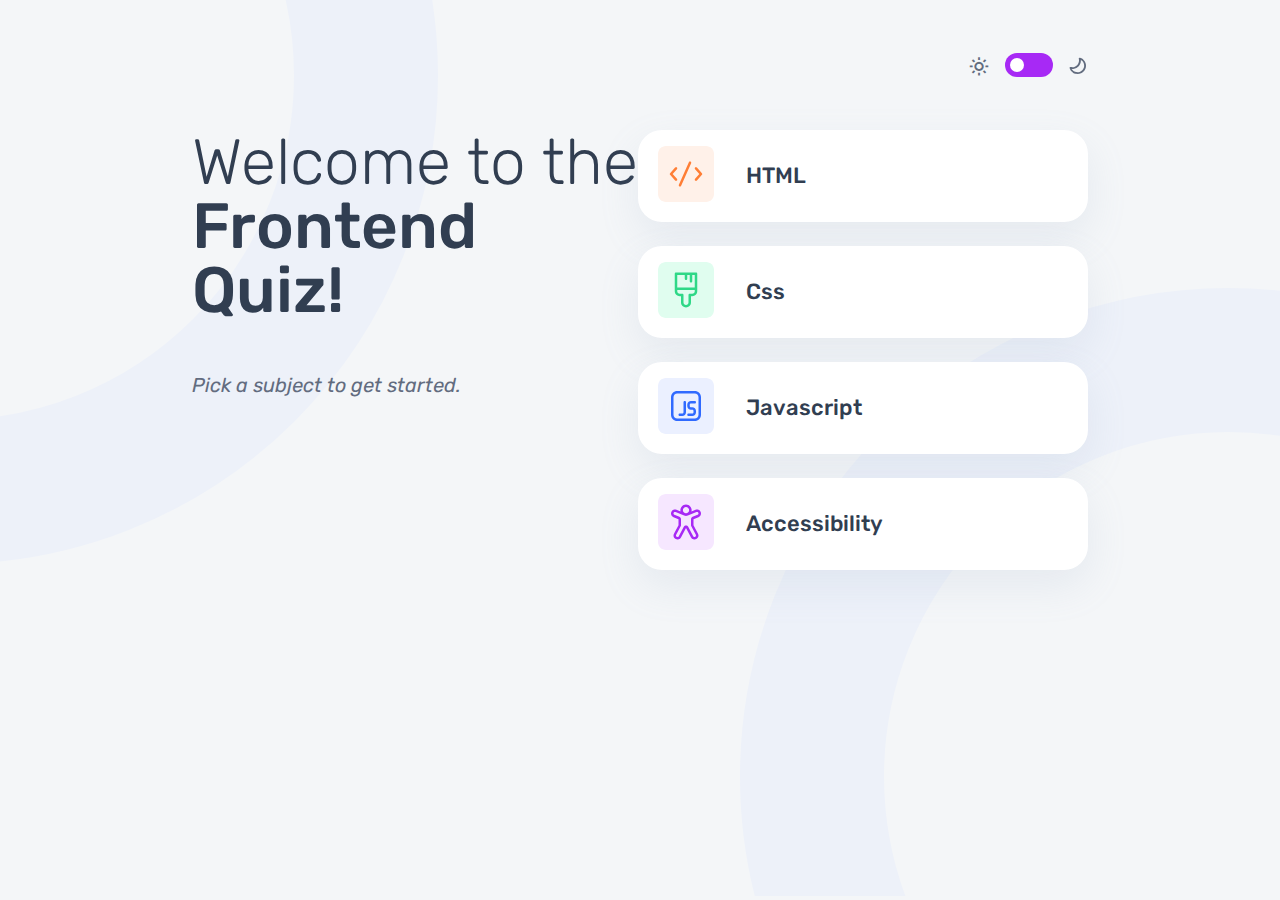
==== index.html @ 9f85a52e "quiz app - start front side" ====
<!DOCTYPE html>
<html lang="en">

<head>
    <meta charset="UTF-8">
    <meta http-equiv="X-UA-Compatible" content="IE=edge">
    <meta name="viewport" content="width=device-width, initial-scale=1.0">
    <title>Frontend Quiz App</title>
    <link rel="stylesheet" href="./assets/css/main.css">
    <link href='https://unpkg.com/boxicons@2.1.4/css/boxicons.min.css' rel='stylesheet'>
</head>

<body>

    <!-- Absolute Images -->
    <div class="absolute-img absolute-img_left">
        <img src="./assets/img/circle-left.svg" alt="">
    </div>
    <div class="absolute-img absolute-img_right">
        <img src="./assets/img/circle-right.svg" alt="">
    </div>

    <!-- Navbar -->

    <nav>
        <div class="container-xl">
            <div class="nav-block">
                <div class="nav-block_switch">
                    <label for="theme-check">
                        <i class='bx bx-sun'></i>
                    </label>
                    <input id="theme-check" class="nav-block_check" type="checkbox">
                    <label for="theme-check">
                        <i class='bx bx-moon'></i>
                    </label>
                </div>
            </div>
        </div>
    </nav>

    <!-- Main -->

    <main class="quiz">
        <div class="container-xl">
            <div class="quiz-block">
                <div class="quiz-block_head">
                    <h1 class="quiz-block_head--header">
                        <span>
                            Welcome to the
                        </span><br>
                        Frontend Quiz!
                    </h1>
                    <p class="quiz-block_head--desc">Pick a subject to get started.</p>
                </div>
                <ul class="quiz-block_categories">
                        <li class="quiz-block_li">
                            <div>
                                <img src="./assets/img/html.svg" alt="">
                            </div>
                            <p class="quiz-block_li--title">
                                HTML
                            </p>
                        </li>
                        <li class="quiz-block_li">
                            <div>
                                <img src="./assets/img/css.svg" alt="">
                            </div>
                            <p class="quiz-block_li--title">
                                Css
                            </p>
                        </li>
                        <li class="quiz-block_li">
                            <div>
                                <img src="./assets/img/js.svg" alt="">
                            </div>
                            <p class="quiz-block_li--title">
                                Javascript
                            </p>
                        </li>
                        <li class="quiz-block_li">
                            <div>
                                <img src="./assets/img/accessibility.svg" alt="">
                            </div>
                            <p class="quiz-block_li--title">
                                Accessibility
                            </p>
                        </li>
                </ul>
            </div>
        </div>
    </main>


    <!-- script -->

    <script src="./assets/js/main.js"></script>
</body>


</html>
---- assets/css/main.css ----
@import url('https://fonts.googleapis.com/css2?family=Rubik:ital,wght@0,300;0,400;0,500;0,600;1,400;1,500&display=swap');

* {
    margin: 0;
    padding: 0;
    box-sizing: border-box;
}

a {
    text-decoration: none;
}

.container {
    width: 90%;
    margin: 0 auto;
}

.container-xl {
    width: 70%;
    margin: 0 auto;
}

body {
    background: #F4F6F8;
    font-family: 'Rubik', sans-serif;
}

/* Button styles */


.button {
    padding: 22px;
    border-radius: 24px;
    border: none;
    color: #fff;
    text-align: center;
    font-size: 20px;
    font-weight: 500;
    cursor: pointer;
}

.button-sm {
    padding: 12px 33px;
}

.button-primary {
    background: #A729F5;
}

.button-primary:disabled {
    opacity: .5;
}

.button-primary_light {
    background: rgb(89, 100, 224, 0.1);
    color: #5964E0;
}

.button-full {
    width: 100%;
}

/* Styles */

.absolute-img {
    position: absolute;
    z-index: -1;
}

.absolute-img_left {
    top: 0;
    left: 0;
}

.absolute-img_right {
    bottom: 0;
    right: 0;
}

/* Navbar */
nav {
    padding-top: 50px;
}

.nav-block {
    display: flex;
    justify-content: flex-end;
}

.nav-block--between {
    justify-content: space-between;
}

.nav-block_category {
    display: flex;
    align-items: center;
    gap: 24px;
}

.nav-block_category p {
    color: #313E51;
    font-size: 24px;
    font-weight: 500;
    line-height: 100%;
}

.nav-block_check {
    position: relative;
    width: 48px;
    height: 24px;
    -webkit-appearance: none;
    appearance: none;
    background: #A729F5;
    outline: none;
    border-radius: 2rem;
    cursor: pointer;
}

.nav-block_check::before {
    content: "";
    width: 14px;
    height: 14px;
    border-radius: 50%;
    background: #fff;
    position: absolute;
    top: 22%;
    left: 10%;
    transition: 0.5s;
}

.nav-block_check:checked::before {
    transform: translateX(170%);
}

.nav-block_switch {
    display: flex;
    gap: 15px;
    align-items: center;
}

.nav-block_switch label {
    padding-top: 5px;
    color: #626C7F;
}

.nav-block_switch label i {
    font-size: 22px;
}

.nav-block_switch label i.bx-moon {
    transform: rotateY(180deg);
    font-size: 20px;
}

/* Quiz block */

.quiz {
    padding-top: 50px;
    padding-bottom: 50px;
}

.quiz-block {
    display: flex;
    justify-content: space-between;
}

.quiz-block_head--header {
    color: #313E51;
    font-family: Rubik, sans-serif;
    font-size: 64px;
    line-height: 100%;
    font-weight: 500;
    padding-bottom: 48px;
    line-height: 100%;
}

.quiz-block_head--question {
    color: #313E51;
    font-size: 32px;
    font-weight: 500;
    line-height: 120%;
    width: 80%;
}

.quiz-block_head--header span {
    font-weight: 300;
}

.quiz-block_head--desc {
    color: #626C7F;
    font-size: 20px;
    font-style: italic;
    font-weight: 400;
    line-height: 150%;
    padding-bottom: 24px;
}

.quiz-block_desc {
    display: flex;
    flex-direction: column;
    justify-content: space-between;
}

.quiz-block_progress {
    width: 80%;
    background-color: #fff;
    height: 10px;
    border-radius: 999px;
    margin-bottom: 35%;
    display: flex;
    flex-direction: column;
    justify-content: center;
    padding: 0 5px;
}

.quiz-block_progress p {
    width: 80%;
    height: 5px;
    border-radius: 104px;
    background: #A729F5;

}

.quiz-block_categories {
    display: flex;
    flex-direction: column;
    gap: 24px;
}

.quiz-block_li {
    width: 450px;
    display: flex;
    align-items: center;
    gap: 32px;
    padding: 16px 20px;
    border-radius: 24px;
    background: #FFF;
    box-shadow: 0px 16px 40px 0px rgba(143, 160, 193, 0.14);
    cursor: pointer;
}

/* Quiz li selected */
.quiz-block_li.selected{
    border: 3px solid var(--Purple, #A729F5);
    padding: 13.6px 20px;
}

.quiz-block_li.selected .quiz-block_li--variant{
    background-color:#A729F5;
    color: #fff;
}
.quiz-block_li.selected .quiz-block_li--variant p{
    color: #fff;
}

/* Quiz li right answer */
.quiz-block_li.right{
    border: 3px solid var(--Purple, #26D782);
    padding: 13.6px 20px;
    position: relative;
}

.quiz-block_li.right .quiz-block_li--variant{
    background-color:#26D782;
    color: #fff;
}
.quiz-block_li.right .quiz-block_li--variant p{
    color: #fff;
}

.quiz-block_li.right::after{
    font-family: boxicons;
    content: '\ea46';
    font-size: 28px;
    color: #26D782;
    position: absolute;
    right: 10%;
}



/* Quiz li wrong answer */

.quiz-block_li.wrong{
    border: 3px solid var(--Purple, #EE5454);
    padding: 13.6px 20px;
    position: relative;
}

.quiz-block_li.wrong .quiz-block_li--variant{
    background-color:#EE5454;
    color: #fff;
}
.quiz-block_li.wrong .quiz-block_li--variant p{
    color: #fff;
}

.quiz-block_li.wrong::after{
    font-family: boxicons;
    content: '\ec8e';
    font-size: 28px;
    color: #EE5454;
    position: absolute;
    right: 10%;
}


.quiz-block_li-category{
    display: flex;
    align-items: center;
    gap: 24px;
}

.quiz-block_li--result {
    flex-direction: column;
    padding: 48px;
    cursor: auto;
}

.quiz-block_li-result-common {
    color: #626C7F;
    font-size: 20px;
    font-weight: 400;
    line-height: 150%;
}

.quiz-block_li-result-right {
    color: #313E51;
    font-size: 98px;
    font-weight: 500;
    line-height: 100%;
}

.quiz-block_li--title {
    color: #313E51;
    font-size: 22px;
    font-weight: 500;
    line-height: 100%;
}

.quiz-block_li--variant {
    width: 56px;
    height: 56px;
    border-radius: 10px;
    display: flex;
    align-items: center;
    justify-content: center;
    background-color: #F4F6FA;
}

.quiz-block_li--variant p {
    color: #626C7F;
    font-size: 22px;
    font-weight: 500;
    line-height: 100%;
}

.quiz-footer {
    display: flex;
    justify-content: flex-end;
    padding-top: 32px;
}

.quiz-submit_btn {
    padding-top: 24px;
}
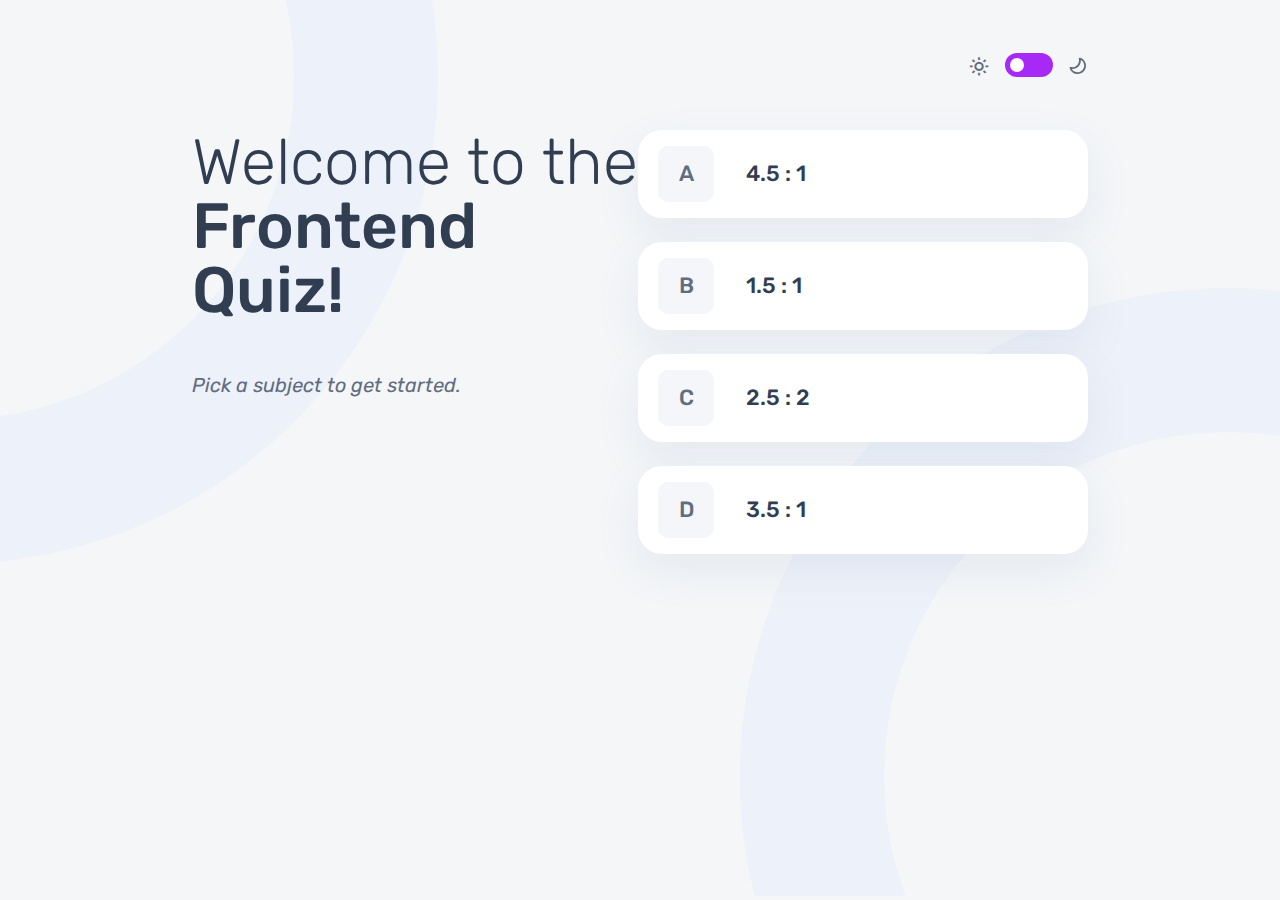
==== commit fe824c3c: "Mock Data  - CurrentUrl - Answer - Check Answer" ====
--- a/index.html
+++ b/index.html
@@ -43,6 +43,7 @@
     <main class="quiz">
         <div class="container-xl">
             <div class="quiz-block">
+                <div class="quiz-block_desc">
                 <div class="quiz-block_head">
                     <h1 class="quiz-block_head--header">
                         <span>
@@ -52,6 +53,8 @@
                     </h1>
                     <p class="quiz-block_head--desc">Pick a subject to get started.</p>
                 </div>
+            </div>
+            <div class="quiz-block_op">
                 <ul class="quiz-block_categories">
                         <li class="quiz-block_li">
                             <div>
--- a/assets/css/main.css
+++ b/assets/css/main.css
@@ -241,7 +241,7 @@
 
 /* Quiz li selected */
 .quiz-block_li.selected{
-    border: 3px solid var(--Purple, #A729F5);
+    border: 3px solid #A729F5;
     padding: 13.6px 20px;
 }
 
@@ -254,6 +254,7 @@
 }
 
 /* Quiz li right answer */
+
 .quiz-block_li.right{
     border: 3px solid var(--Purple, #26D782);
     padding: 13.6px 20px;
@@ -282,7 +283,7 @@
 /* Quiz li wrong answer */
 
 .quiz-block_li.wrong{
-    border: 3px solid var(--Purple, #EE5454);
+    border: 3px solid  #EE5454;
     padding: 13.6px 20px;
     position: relative;
 }
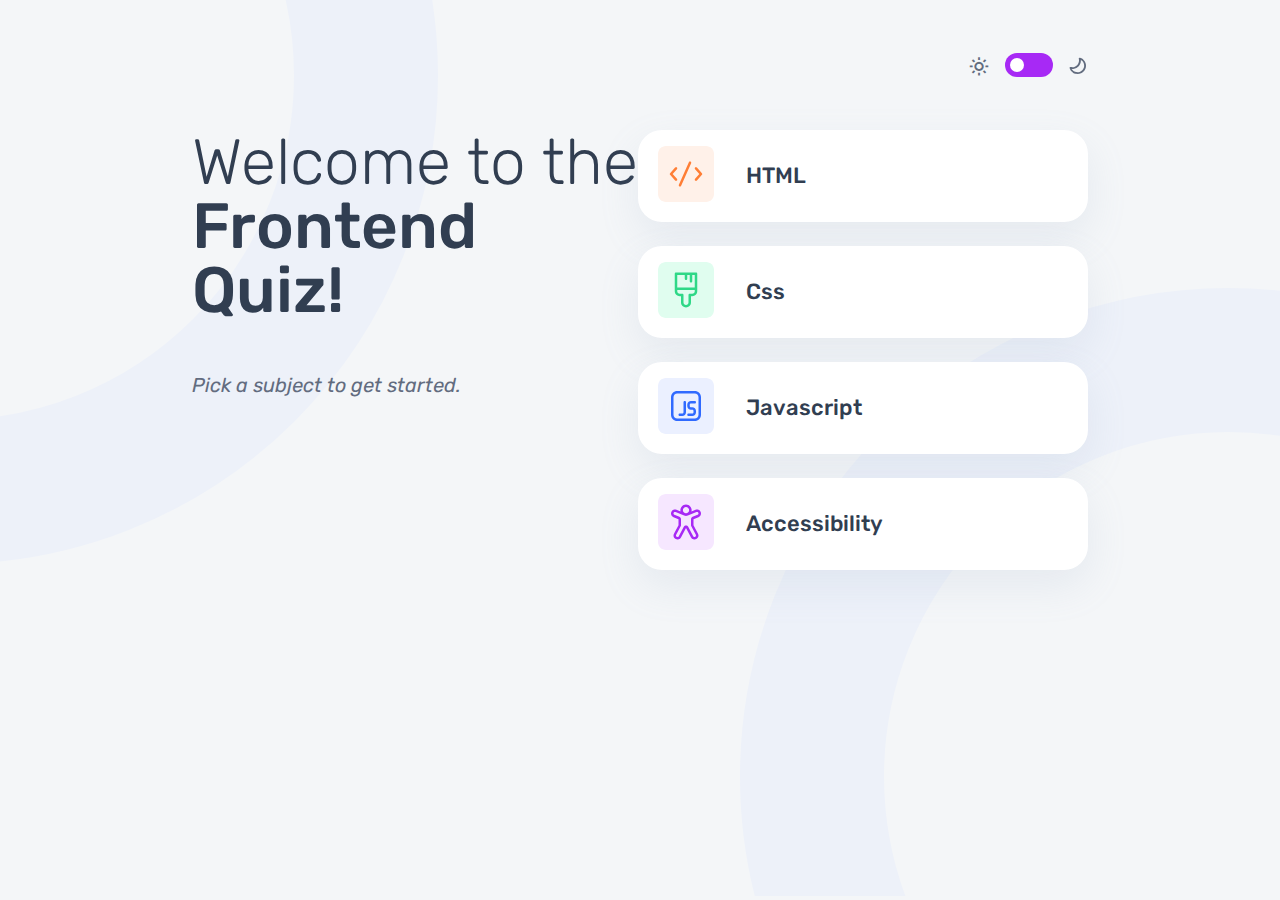
==== commit 43793214: "çox şey elədik bilmirəm ))" ====
--- a/index.html
+++ b/index.html
@@ -56,38 +56,6 @@
             </div>
             <div class="quiz-block_op">
                 <ul class="quiz-block_categories">
-                        <li class="quiz-block_li">
-                            <div>
-                                <img src="./assets/img/html.svg" alt="">
-                            </div>
-                            <p class="quiz-block_li--title">
-                                HTML
-                            </p>
-                        </li>
-                        <li class="quiz-block_li">
-                            <div>
-                                <img src="./assets/img/css.svg" alt="">
-                            </div>
-                            <p class="quiz-block_li--title">
-                                Css
-                            </p>
-                        </li>
-                        <li class="quiz-block_li">
-                            <div>
-                                <img src="./assets/img/js.svg" alt="">
-                            </div>
-                            <p class="quiz-block_li--title">
-                                Javascript
-                            </p>
-                        </li>
-                        <li class="quiz-block_li">
-                            <div>
-                                <img src="./assets/img/accessibility.svg" alt="">
-                            </div>
-                            <p class="quiz-block_li--title">
-                                Accessibility
-                            </p>
-                        </li>
                 </ul>
             </div>
         </div>
--- a/assets/css/main.css
+++ b/assets/css/main.css
@@ -8,6 +8,10 @@
 
 a {
     text-decoration: none;
+}
+
+li{
+    list-style: none;
 }
 
 .container {
@@ -197,6 +201,7 @@
 
 .quiz-block_desc {
     display: flex;
+    width: 100%;
     flex-direction: column;
     justify-content: space-between;
 }
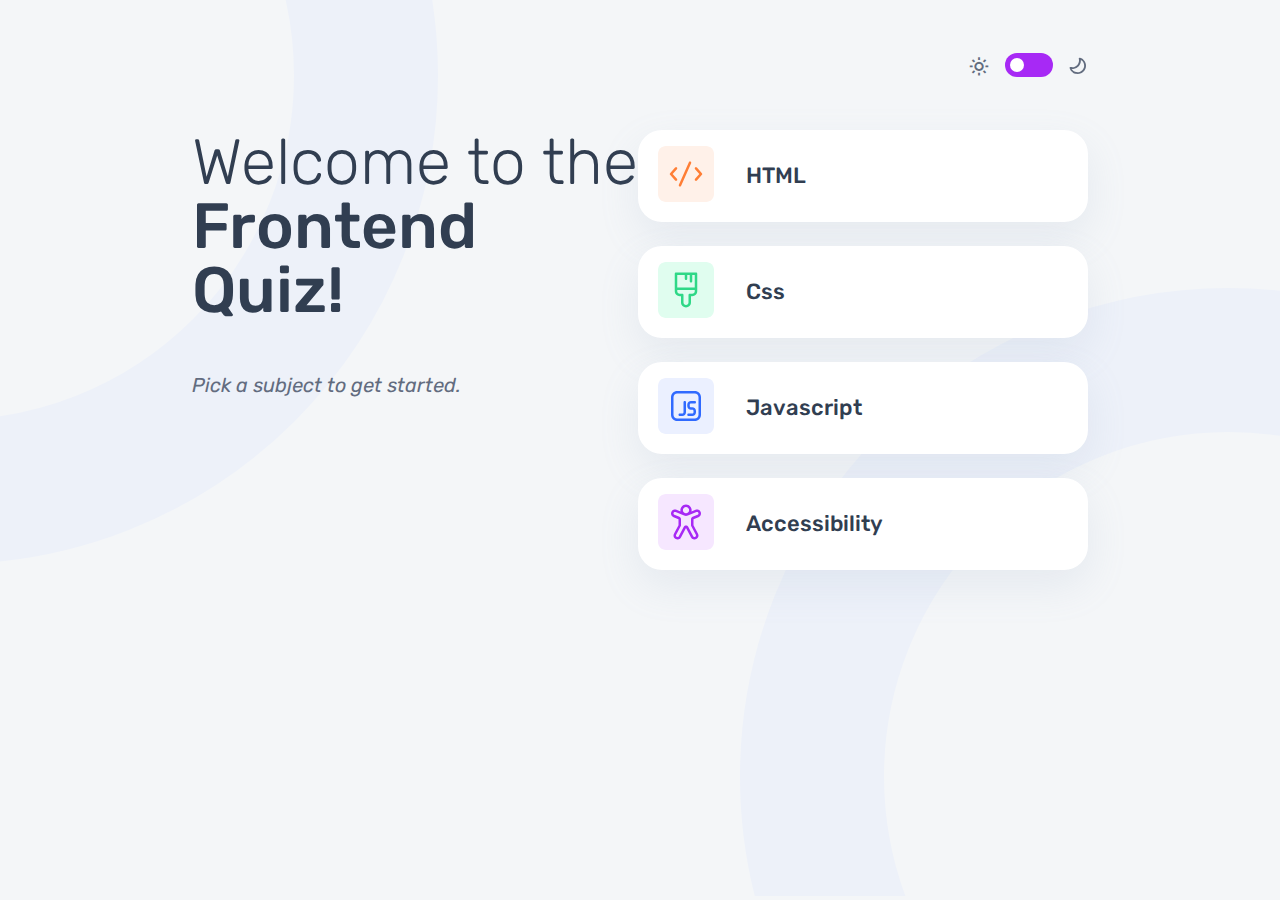
==== commit 101bbdec: "getNextQuestion || checkAnswer" ====
--- a/index.html
+++ b/index.html
@@ -56,7 +56,13 @@
             </div>
             <div class="quiz-block_op">
                 <ul class="quiz-block_categories">
+               
                 </ul>
+
+                <div class="quiz-submit_btn">
+                    
+                </div>
+
             </div>
         </div>
     </main>
--- a/assets/css/main.css
+++ b/assets/css/main.css
@@ -201,7 +201,6 @@
 
 .quiz-block_desc {
     display: flex;
-    width: 100%;
     flex-direction: column;
     justify-content: space-between;
 }
@@ -211,7 +210,7 @@
     background-color: #fff;
     height: 10px;
     border-radius: 999px;
-    margin-bottom: 35%;
+    margin-bottom: 15%;
     display: flex;
     flex-direction: column;
     justify-content: center;
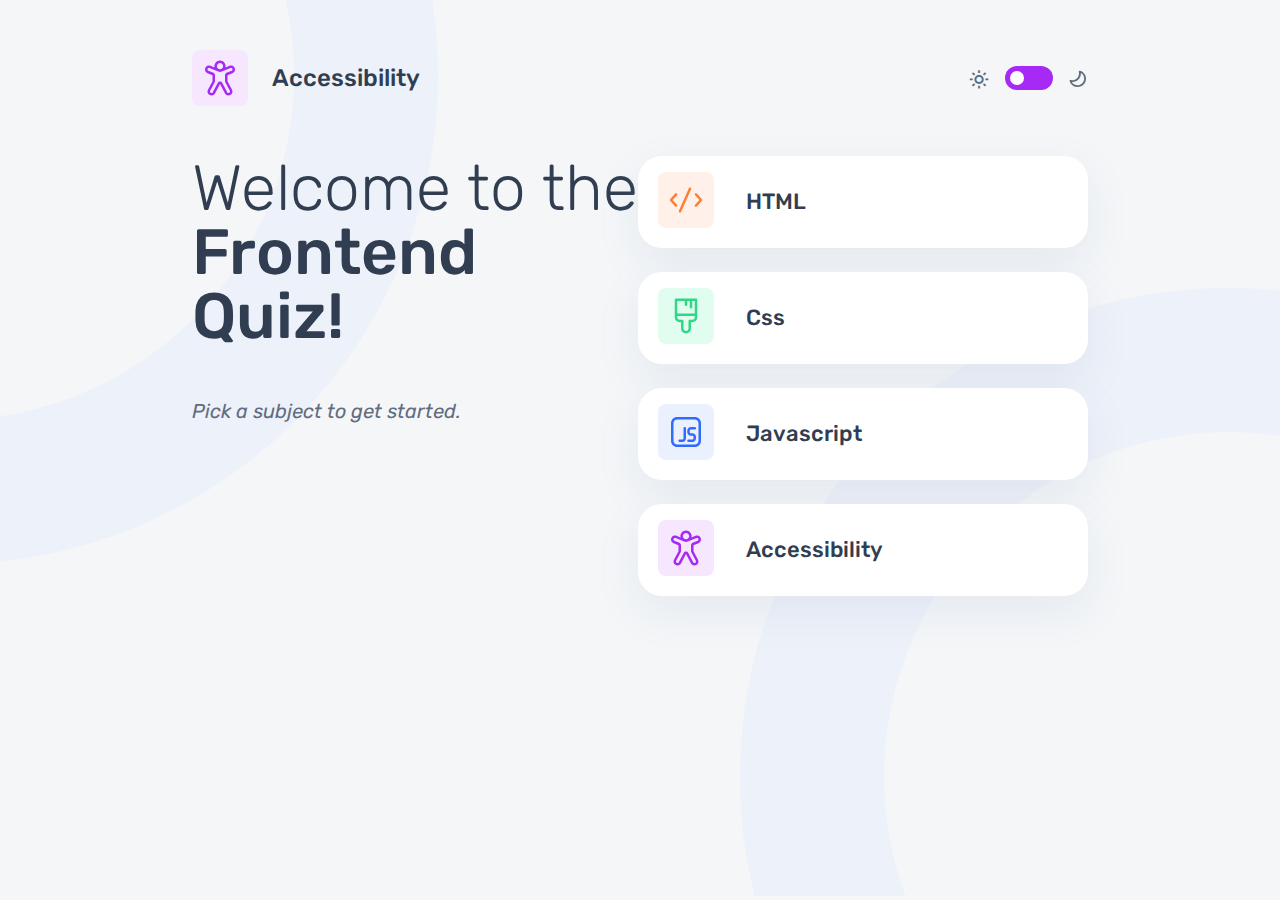
==== commit 6af1d2d0: "update" ====
--- a/index.html
+++ b/index.html
@@ -24,7 +24,9 @@
 
     <nav>
         <div class="container-xl">
-            <div class="nav-block">
+            <div class="nav-block nav-block--between">
+               
+
                 <div class="nav-block_switch">
                     <label for="theme-check">
                         <i class='bx bx-sun'></i>
@@ -33,6 +35,13 @@
                     <label for="theme-check">
                         <i class='bx bx-moon'></i>
                     </label>
+                </div>
+
+                <div class="nav-block_category">
+                    <img src="./assets/img/accessibility.svg" alt="">
+                    <p>
+                        Accessibility
+                    </p>
                 </div>
             </div>
         </div>
--- a/assets/css/main.css
+++ b/assets/css/main.css
@@ -93,6 +93,7 @@
 
 .nav-block--between {
     justify-content: space-between;
+    flex-direction: row-reverse;
 }
 
 .nav-block_category {
